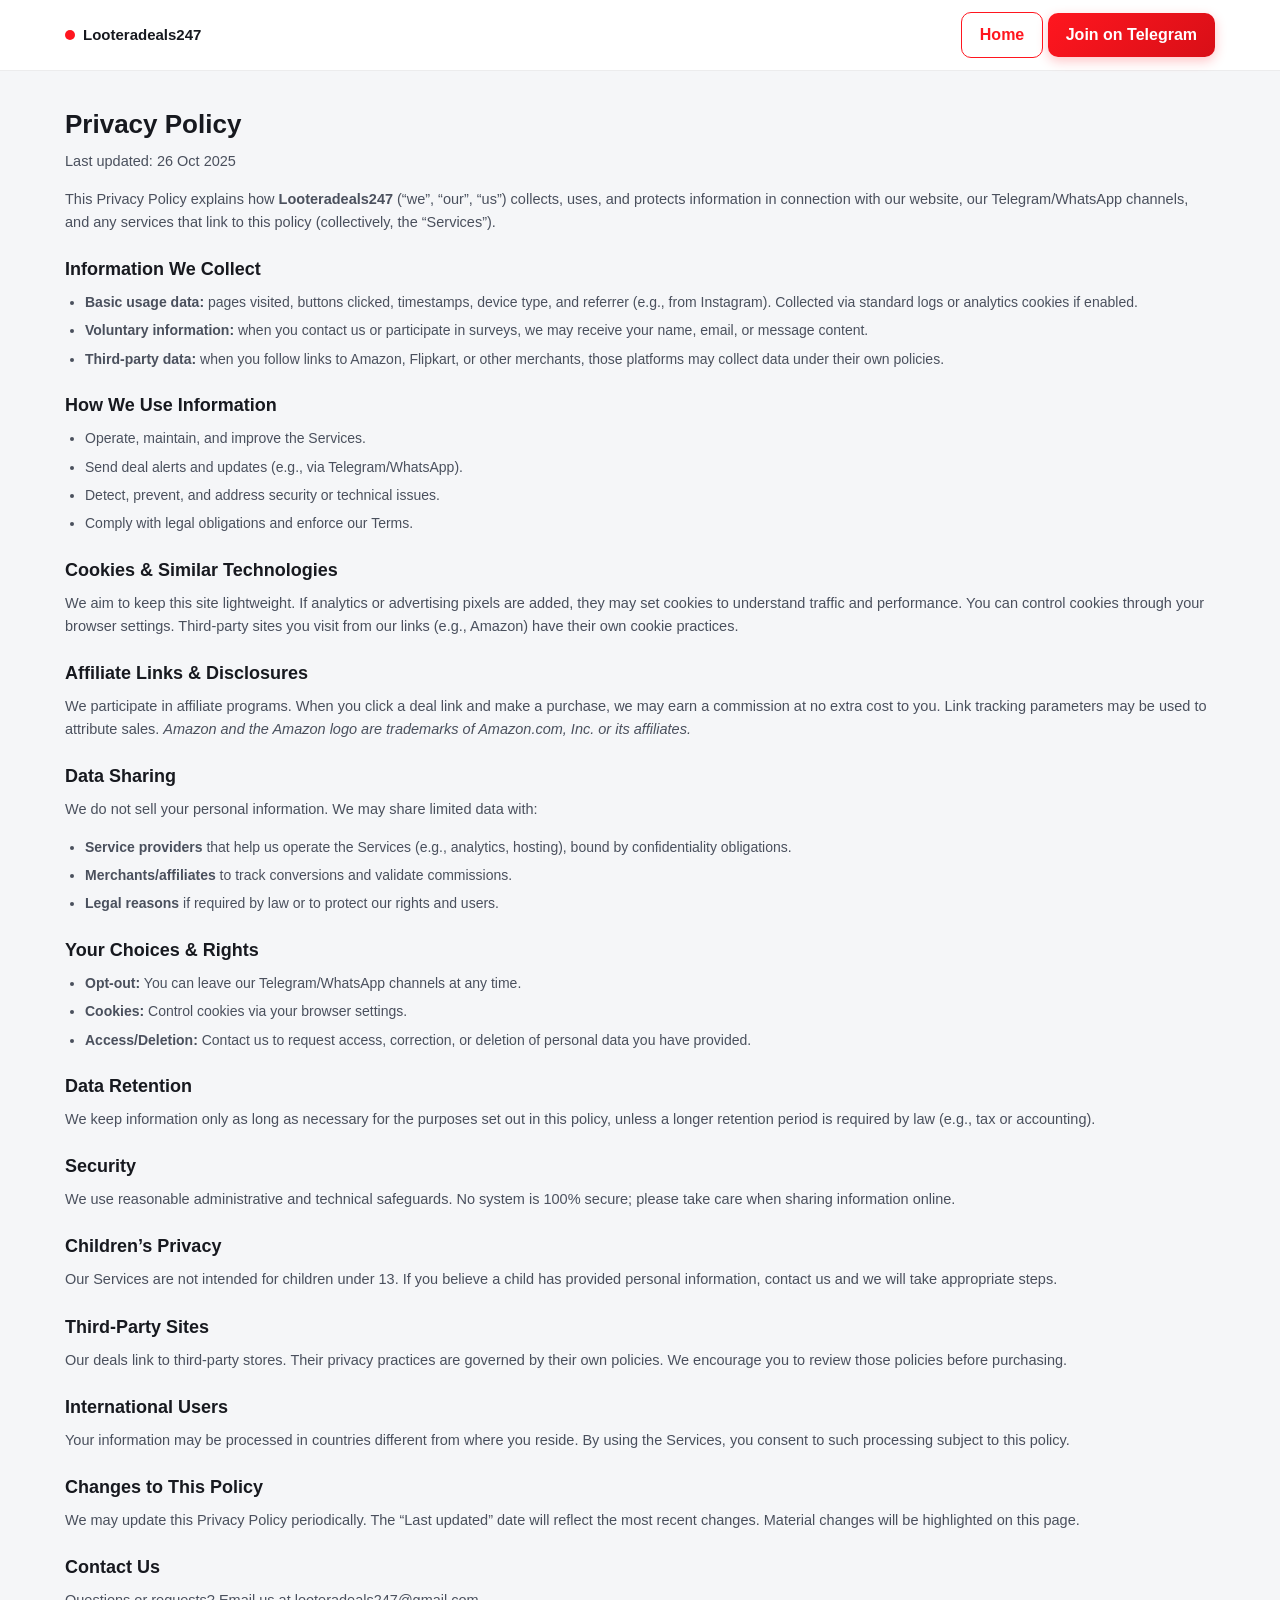
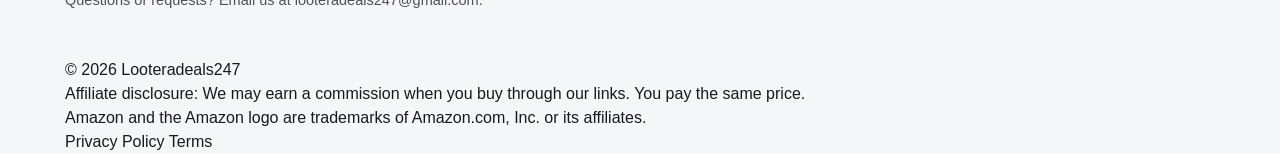
==== privacy.html @ d746648d "Polish Loot Deals UI, update offer images, and add offers 11-18" ====
<!doctype html>
<html lang="en">
<head>
  <meta charset="utf-8">
  <meta name="viewport" content="width=device-width, initial-scale=1">
  <title>Privacy Policy • Looteradeals247</title>
  <meta name="description" content="Privacy Policy for Looteradeals247. Learn what we collect, how we use it, and your choices.">
  <link rel="icon" href="assets/favicon.svg" type="image/svg+xml">
  <link rel="preconnect" href="https://fonts.googleapis.com">
  <link rel="preconnect" href="https://fonts.gstatic.com" crossorigin>
  <link href="https://fonts.googleapis.com/css2?family=Inter:wght@400;600;700;800&display=swap" rel="stylesheet">
  <link rel="stylesheet" href="styles.css">
</head>
<body>
  <!-- Topbar -->
  <header class="topbar">
    <div class="wrap">
      <div class="brand">
        <span class="logo-dot"></span>
        <a class="brand-name" href="index.html">Looteradeals247</a>
      </div>
      <div>
        <a class="btn ghost" href="index.html">Home</a>
        <a class="btn primary cta" href="https://telegram.dog/looteradeals247" target="_blank" rel="noopener">Join on Telegram</a>
      </div>
    </div>
  </header>

  <main class="wrap" style="padding:1.4rem 0 2rem">
    <h1>Privacy Policy</h1>
    <p class="micro">Last updated: 26 Oct 2025</p>

    <p>
      This Privacy Policy explains how <strong>Looteradeals247</strong> (“we”, “our”, “us”) collects,
      uses, and protects information in connection with our website, our Telegram/WhatsApp channels,
      and any services that link to this policy (collectively, the “Services”).
    </p>

    <h2>Information We Collect</h2>
    <ul>
      <li><strong>Basic usage data:</strong> pages visited, buttons clicked, timestamps, device type, and referrer (e.g., from Instagram). Collected via standard logs or analytics cookies if enabled.</li>
      <li><strong>Voluntary information:</strong> when you contact us or participate in surveys, we may receive your name, email, or message content.</li>
      <li><strong>Third-party data:</strong> when you follow links to Amazon, Flipkart, or other merchants, those platforms may collect data under their own policies.</li>
    </ul>

    <h2>How We Use Information</h2>
    <ul>
      <li>Operate, maintain, and improve the Services.</li>
      <li>Send deal alerts and updates (e.g., via Telegram/WhatsApp).</li>
      <li>Detect, prevent, and address security or technical issues.</li>
      <li>Comply with legal obligations and enforce our Terms.</li>
    </ul>

    <h2>Cookies & Similar Technologies</h2>
    <p>
      We aim to keep this site lightweight. If analytics or advertising pixels are added,
      they may set cookies to understand traffic and performance. You can control cookies
      through your browser settings. Third-party sites you visit from our links (e.g., Amazon)
      have their own cookie practices.
    </p>

    <h2>Affiliate Links & Disclosures</h2>
    <p>
      We participate in affiliate programs. When you click a deal link and make a purchase,
      we may earn a commission at no extra cost to you. Link tracking parameters may be used
      to attribute sales. <em>Amazon and the Amazon logo are trademarks of Amazon.com, Inc. or its affiliates.</em>
    </p>

    <h2>Data Sharing</h2>
    <p>
      We do not sell your personal information. We may share limited data with:
    </p>
    <ul>
      <li><strong>Service providers</strong> that help us operate the Services (e.g., analytics, hosting), bound by confidentiality obligations.</li>
      <li><strong>Merchants/affiliates</strong> to track conversions and validate commissions.</li>
      <li><strong>Legal reasons</strong> if required by law or to protect our rights and users.</li>
    </ul>

    <h2>Your Choices & Rights</h2>
    <ul>
      <li><strong>Opt-out:</strong> You can leave our Telegram/WhatsApp channels at any time.</li>
      <li><strong>Cookies:</strong> Control cookies via your browser settings.</li>
      <li><strong>Access/Deletion:</strong> Contact us to request access, correction, or deletion of personal data you have provided.</li>
    </ul>

    <h2>Data Retention</h2>
    <p>
      We keep information only as long as necessary for the purposes set out in this policy,
      unless a longer retention period is required by law (e.g., tax or accounting).
    </p>

    <h2>Security</h2>
    <p>
      We use reasonable administrative and technical safeguards. No system is 100% secure; please
      take care when sharing information online.
    </p>

    <h2>Children’s Privacy</h2>
    <p>
      Our Services are not intended for children under 13. If you believe a child has provided
      personal information, contact us and we will take appropriate steps.
    </p>

    <h2>Third-Party Sites</h2>
    <p>
      Our deals link to third-party stores. Their privacy practices are governed by their own policies.
      We encourage you to review those policies before purchasing.
    </p>

    <h2>International Users</h2>
    <p>
      Your information may be processed in countries different from where you reside. By using the
      Services, you consent to such processing subject to this policy.
    </p>

    <h2>Changes to This Policy</h2>
    <p>
      We may update this Privacy Policy periodically. The “Last updated” date will reflect the most
      recent changes. Material changes will be highlighted on this page.
    </p>

    <h2>Contact Us</h2>
    <p>
      Questions or requests? Email us at <a href="mailto:looteradeals247@gmail.com">looteradeals247@gmail.com</a>.
    </p>
  </main>

  <footer class="footer">
    <div class="wrap">
      <p>© <span id="year"></span> Looteradeals247 • <a href="https://telegram.dog/looteradeals247" target="_blank" rel="noopener">Join on Telegram</a></p>
      <p class="disclosure">Affiliate disclosure: We may earn a commission when you buy through our links. You pay the same price.</p>
      <p class="trademark">Amazon and the Amazon logo are trademarks of Amazon.com, Inc. or its affiliates.</p>
      <nav class="footer-nav">
        <a href="privacy.html" aria-label="Privacy Policy">Privacy Policy</a>
        <a href="terms.html" aria-label="Terms of Use">Terms</a>
      </nav>
    </div>
  </footer>
  <script src="main.js"></script>
</body>
</html>
---- styles.css ----
/* ==========================================================================
   LOOT DEALS — PREMIUM MODERN DESIGN SYSTEM (PHASE 2 FINAL POLISH)
   Subtle-Glassmorphism, High-End Card Surfaces & Refined Visual Hierarchy
   ========================================================================== */

:root {
  /* Brand Palette */
  --brand-red: #FF161F;
  --brand-red-light: #FF3B45;
  --brand-red-dark: #D80F17;
  --brand-red-tint: rgba(255, 22, 31, 0.08);

  /* Deal Accent */
  --deal-yellow: #FFCA05;
  --deal-yellow-light: #FFE066;
  --deal-yellow-bg: #FFF9E6;
  --deal-yellow-border: rgba(255, 202, 5, 0.4);

  /* Backgrounds & Surfaces */
  --page-background: #F5F6F8;
  --card-background: #FFFFFF;
  --surface-alt: #F9FAFB;

  /* Typography */
  --text-primary: #17191F;
  --text-secondary: #656B75;
  --text-muted: #8E95A2;
  --text-inverse: #FFFFFF;

  /* Borders & Dividers */
  --border-subtle: rgba(20, 24, 35, 0.08);
  --border-hover: rgba(255, 22, 31, 0.22);
  --border-glass: rgba(255, 255, 255, 0.65);

  /* Glassmorphism Tokens */
  --glass-background: rgba(255, 255, 255, 0.84);
  --glass-blur: 16px;

  /* Shadows */
  --shadow-card: 0 4px 16px rgba(15, 23, 42, 0.05), 0 1px 3px rgba(15, 23, 42, 0.04);
  --shadow-card-hover: 0 12px 28px -4px rgba(224, 12, 21, 0.09), 0 6px 16px -2px rgba(15, 23, 42, 0.06);
  --shadow-btn: 0 4px 14px rgba(255, 22, 31, 0.25), 0 1px 2px rgba(0, 0, 0, 0.08);
  --shadow-sticky: 0 -4px 20px rgba(15, 23, 42, 0.07);

  /* Radii */
  --radius-sm: 6px;
  --radius-md: 10px;
  --radius-card: 16px;
  --radius-btn: 12px;
  --radius-pill: 9999px;

  /* Transitions */
  --transition-fast: 0.15s ease;
  --transition-smooth: 0.22s cubic-bezier(0.16, 1, 0.3, 1);
}

/* ===== RESET & GLOBAL FOUNDATION ===== */
*, *::before, *::after {
  box-sizing: border-box;
  margin: 0;
  padding: 0;
}

html {
  -webkit-text-size-adjust: 100%;
  scroll-behavior: smooth;
  overflow-x: hidden;
}

body {
  font-family: 'Poppins', -apple-system, BlinkMacSystemFont, 'Segoe UI', Roboto, sans-serif;
  background-color: var(--page-background);
  color: var(--text-primary);
  line-height: 1.5;
  -webkit-font-smoothing: antialiased;
  -moz-osx-font-smoothing: grayscale;
  min-height: 100vh;
  display: flex;
  flex-direction: column;
  overflow-x: hidden;
}

a {
  text-decoration: none;
  color: inherit;
  transition: color var(--transition-fast);
}

a:focus-visible, button:focus-visible {
  outline: 2px solid var(--brand-red);
  outline-offset: 3px;
}

img {
  max-width: 100%;
  display: block;
}

/* ==========================================================================
   HOMEPAGE COMPONENTS (index.html)
   ========================================================================== */

/* ===== HERO & BRAND HEADER ===== */
.hero {
  padding: 24px 16px 22px;
  text-align: center;
  background: 
    radial-gradient(circle at 50% 0%, rgba(255, 255, 255, 0.18) 0%, transparent 70%),
    linear-gradient(145deg, var(--brand-red) 0%, var(--brand-red-dark) 65%, #C70A12 100%);
  color: var(--text-inverse);
  position: relative;
  overflow: hidden;
  box-shadow: 0 4px 20px rgba(216, 15, 23, 0.2);
}

.hero h1 {
  font-size: 22px;
  font-weight: 700;
  margin: 0 0 6px;
  letter-spacing: -0.015em;
  text-shadow: 0 1px 3px rgba(0, 0, 0, 0.15);
  word-break: break-word;
}

.hero p {
  font-size: 13.5px;
  margin: 0 0 15px;
  opacity: 0.95;
  font-weight: 400;
  letter-spacing: 0.01em;
}

/* Hero Telegram CTA button */
.hero .btn {
  display: inline-flex;
  align-items: center;
  justify-content: center;
  gap: 8px;
  width: 90%;
  max-width: 380px;
  padding: 13px 20px;
  background: #FFFFFF;
  color: var(--brand-red);
  font-weight: 700;
  font-size: 15.5px;
  letter-spacing: -0.01em;
  border-radius: var(--radius-btn);
  text-decoration: none;
  box-shadow: 0 4px 14px rgba(0, 0, 0, 0.12), 0 1px 3px rgba(0, 0, 0, 0.06);
  border: 1px solid rgba(255, 255, 255, 0.85);
  transition: all var(--transition-smooth);
}

.hero .btn:hover {
  transform: translateY(-1.5px);
  background: #FAFAFA;
  box-shadow: 0 6px 20px rgba(0, 0, 0, 0.16);
}

.hero .btn:active {
  transform: translateY(0.5px);
  box-shadow: 0 2px 8px rgba(0, 0, 0, 0.1);
}

.hero .btn:focus-visible {
  outline: 2px solid #FFFFFF;
  outline-offset: 3px;
}

/* ===== COUNTDOWN BANNER ===== */
.timer {
  background: var(--deal-yellow-bg);
  border-top: 1px solid var(--deal-yellow-border);
  border-bottom: 1px solid var(--deal-yellow-border);
  color: #7A5B00;
  text-align: center;
  padding: 10px 14px;
  font-size: 13.5px;
  font-weight: 600;
  letter-spacing: 0.01em;
  display: flex;
  align-items: center;
  justify-content: center;
  gap: 6px;
  box-shadow: inset 0 1px 0 rgba(255, 255, 255, 0.8);
}

#countdown {
  background: var(--deal-yellow);
  color: var(--text-primary);
  padding: 2px 8px;
  border-radius: 6px;
  font-weight: 700;
  font-size: 14px;
  font-variant-numeric: tabular-nums;
  box-shadow: 0 1px 3px rgba(0, 0, 0, 0.08);
  display: inline-block;
  min-width: 22px;
  text-align: center;
}

/* ===== REAL LOOT DEALS SECTION ===== */
.deal-section {
  padding: 20px 12px 28px;
  width: 100%;
  max-width: 600px;
  margin: 0 auto;
  box-sizing: border-box;
}

.deal-title {
  text-align: center;
  font-size: 19px;
  font-weight: 700;
  color: var(--text-primary);
  margin: 4px 0 16px;
  letter-spacing: -0.01em;
  display: flex;
  align-items: center;
  justify-content: center;
  gap: 8px;
}

/* ===== OFFER CARDS GRID ===== */
.grid {
  display: grid;
  grid-template-columns: repeat(2, minmax(0, 1fr));
  gap: 11px;
}

/* Offer Card */
.card {
  background: var(--card-background);
  border-radius: var(--radius-card);
  border: 1px solid var(--border-subtle);
  overflow: hidden;
  position: relative;
  box-shadow: var(--shadow-card);
  min-width: 0;
  transition: transform var(--transition-smooth), box-shadow var(--transition-smooth), border-color var(--transition-smooth);
}

@media (hover: hover) {
  .card:hover {
    transform: translateY(-3px);
    box-shadow: var(--shadow-card-hover);
    border-color: var(--border-hover);
  }
}

.card img {
  width: 100%;
  height: 152px;
  object-fit: contain;
  background: #FFFFFF;
  display: block;
  padding: 6px;
  box-sizing: border-box;
  transition: transform var(--transition-smooth);
}

@media (hover: hover) {
  .card:hover img {
    transform: scale(1.02);
  }
}

/* Offer Badges (90% OFF, 🔥 HOT, etc.) */
.tag {
  position: absolute;
  top: 8px;
  left: 8px;
  background: linear-gradient(135deg, var(--brand-red) 0%, var(--brand-red-dark) 100%);
  color: #FFFFFF;
  font-size: 10.5px;
  font-weight: 700;
  letter-spacing: 0.02em;
  padding: 3.5px 8px;
  border-radius: var(--radius-sm);
  box-shadow: 0 2px 6px rgba(255, 22, 31, 0.32);
  border: 1px solid rgba(255, 255, 255, 0.25);
  z-index: 2;
  display: inline-flex;
  align-items: center;
  justify-content: center;
}

/* ===== SOCIAL PROOF SECTION ===== */
.social {
  text-align: center;
  padding: 24px 16px 110px;
  background: linear-gradient(160deg, #181C26 0%, #10131A 100%);
  color: #FFFFFF;
  border-top: 1px solid rgba(255, 255, 255, 0.08);
  position: relative;
  margin-top: auto;
}

.social h2 {
  font-size: 18px;
  font-weight: 700;
  margin: 0 0 6px;
  letter-spacing: -0.01em;
}

.social p {
  font-size: 13px;
  margin: 0;
  color: #9CA3B5;
  font-weight: 400;
}

/* ===== STICKY BOTTOM CTA ===== */
.sticky-btn {
  position: fixed;
  bottom: 0;
  left: 0;
  right: 0;
  width: 100%;
  background: #FFFFFF; /* Fallback for browsers without backdrop-filter */
  border-top: 1px solid rgba(20, 24, 35, 0.08);
  padding: 10px 16px calc(10px + env(safe-area-inset-bottom, 0px));
  box-shadow: var(--shadow-sticky);
  box-sizing: border-box;
  z-index: 999;
  display: flex;
  justify-content: center;
}

@supports (backdrop-filter: blur(1px)) or (-webkit-backdrop-filter: blur(1px)) {
  .sticky-btn {
    background: var(--glass-background);
    backdrop-filter: blur(var(--glass-blur));
    -webkit-backdrop-filter: blur(var(--glass-blur));
    border-top: 1px solid var(--border-glass);
  }
}

.sticky-btn a {
  display: block;
  width: 100%;
  max-width: 480px;
  background: linear-gradient(145deg, var(--brand-red) 0%, var(--brand-red-dark) 100%);
  color: #FFFFFF;
  text-align: center;
  padding: 14px 20px;
  border-radius: var(--radius-btn);
  text-decoration: none;
  font-weight: 700;
  font-size: 16px;
  letter-spacing: -0.01em;
  box-shadow: 0 4px 14px rgba(255, 22, 31, 0.35), 0 1px 2px rgba(0, 0, 0, 0.1);
  transition: all var(--transition-smooth);
  border: 1px solid rgba(255, 255, 255, 0.22);
}

.sticky-btn a:hover {
  transform: translateY(-1.5px);
  box-shadow: 0 6px 20px rgba(255, 22, 31, 0.45);
  background: linear-gradient(145deg, var(--brand-red-light) 0%, var(--brand-red) 100%);
}

.sticky-btn a:active {
  transform: translateY(0.5px);
  box-shadow: 0 2px 8px rgba(255, 22, 31, 0.3);
}

.sticky-btn a:focus-visible {
  outline: 2px solid var(--brand-red);
  outline-offset: 3px;
}

/* ===== TOAST NOTIFICATION ===== */
.notification {
  position: fixed;
  bottom: 84px;
  left: 14px;
  background: #FFFFFF; /* Fallback */
  border: 1px solid rgba(20, 24, 35, 0.1);
  padding: 9px 14px;
  border-radius: 12px;
  box-shadow: 0 8px 24px rgba(15, 23, 42, 0.12), 0 2px 6px rgba(15, 23, 42, 0.06);
  font-size: 12.5px;
  font-weight: 600;
  color: var(--text-primary);
  z-index: 1000;
  display: none;
}

@supports (backdrop-filter: blur(1px)) or (-webkit-backdrop-filter: blur(1px)) {
  .notification {
    background: rgba(255, 255, 255, 0.94);
    backdrop-filter: blur(14px);
    -webkit-backdrop-filter: blur(14px);
    border: 1px solid rgba(255, 255, 255, 0.85);
  }
}

/* ===== RESPONSIVE BREAKPOINTS ===== */

/* Tablet (e.g. 768px - 1023px) */
@media (min-width: 768px) {
  .deal-section {
    max-width: 820px;
    padding: 26px 18px 36px;
  }
  .grid {
    grid-template-columns: repeat(3, minmax(0, 1fr));
    gap: 15px;
  }
  .card img {
    height: 165px;
  }
  .hero h1 {
    font-size: 25px;
  }
}

/* Desktop (1024px and wider) */
@media (min-width: 1024px) {
  .deal-section {
    max-width: 980px;
    padding: 30px 22px 42px;
  }
  .grid {
    grid-template-columns: repeat(4, minmax(0, 1fr));
    gap: 16px;
  }
  .card img {
    height: 160px;
  }
}

/* Small mobile (e.g. 360px - 380px) */
@media (max-width: 380px) {
  .hero {
    padding: 20px 12px 18px;
  }
  .hero h1 {
    font-size: 19px;
  }
  .hero p {
    font-size: 13px;
    margin-bottom: 12px;
  }
  .timer {
    font-size: 13px;
    padding: 8px 10px;
  }
  .deal-section {
    padding: 16px 9px 22px;
  }
  .grid {
    gap: 8px;
  }
  .card img {
    height: 140px;
    padding: 4px;
  }
  .tag {
    font-size: 9.5px;
    padding: 3px 6px;
    top: 6px;
    left: 6px;
  }
  .sticky-btn a {
    padding: 12px 16px;
    font-size: 15px;
  }
}

/* Accessibility: Reduced Motion */
@media (prefers-reduced-motion: reduce) {
  *, *::before, *::after {
    animation-duration: 0.01ms !important;
    animation-iteration-count: 1 !important;
    transition-duration: 0.01ms !important;
    scroll-behavior: auto !important;
  }
}

/* ==========================================================================
   SUPPORT FOR LEGAL PAGES (terms.html, privacy.html)
   ========================================================================== */
.wrap {
  width: 92%;
  max-width: 1150px;
  margin: auto;
}

.center {
  text-align: center;
}

.topbar {
  background: #FFFFFF;
  border-bottom: 1px solid var(--border-subtle);
  position: sticky;
  top: 0;
  z-index: 100;
}

.topbar .wrap {
  display: flex;
  justify-content: space-between;
  align-items: center;
  padding: 12px 0;
}

.brand {
  display: flex;
  align-items: center;
  gap: 8px;
}

.logo-dot {
  width: 10px;
  height: 10px;
  background: var(--brand-red);
  border-radius: 50%;
}

.brand-name {
  font-weight: 700;
  font-size: 15px;
}

.btn.primary {
  background: linear-gradient(135deg, var(--brand-red), var(--brand-red-dark));
  color: #FFFFFF;
  box-shadow: 0 4px 12px rgba(255, 22, 31, 0.25);
  border-radius: 10px;
  padding: 10px 18px;
  font-weight: 600;
  cursor: pointer;
  display: inline-block;
}

.btn.primary:hover {
  transform: translateY(-1px);
}

.btn.ghost {
  border: 1px solid var(--brand-red);
  color: var(--brand-red);
  border-radius: 10px;
  padding: 10px 18px;
  font-weight: 600;
  cursor: pointer;
  display: inline-block;
}

.btn.ghost:hover {
  background: var(--brand-red);
  color: #FFFFFF;
}

.micro {
  font-size: 12px;
  color: var(--text-muted);
  margin-bottom: 16px;
}

/* Legal Pages Content Formatting */
main.wrap h1 {
  font-size: 26px;
  font-weight: 700;
  margin: 12px 0 6px;
  color: var(--text-primary);
}

main.wrap h2 {
  font-size: 18px;
  font-weight: 700;
  margin: 22px 0 8px;
  color: var(--text-primary);
}

main.wrap p {
  font-size: 14.5px;
  line-height: 1.6;
  color: #4A505D;
  margin-bottom: 14px;
}

main.wrap ul {
  margin: 8px 0 16px 20px;
  color: #4A505D;
  font-size: 14px;
  line-height: 1.6;
}

main.wrap li {
  margin-bottom: 6px;
}
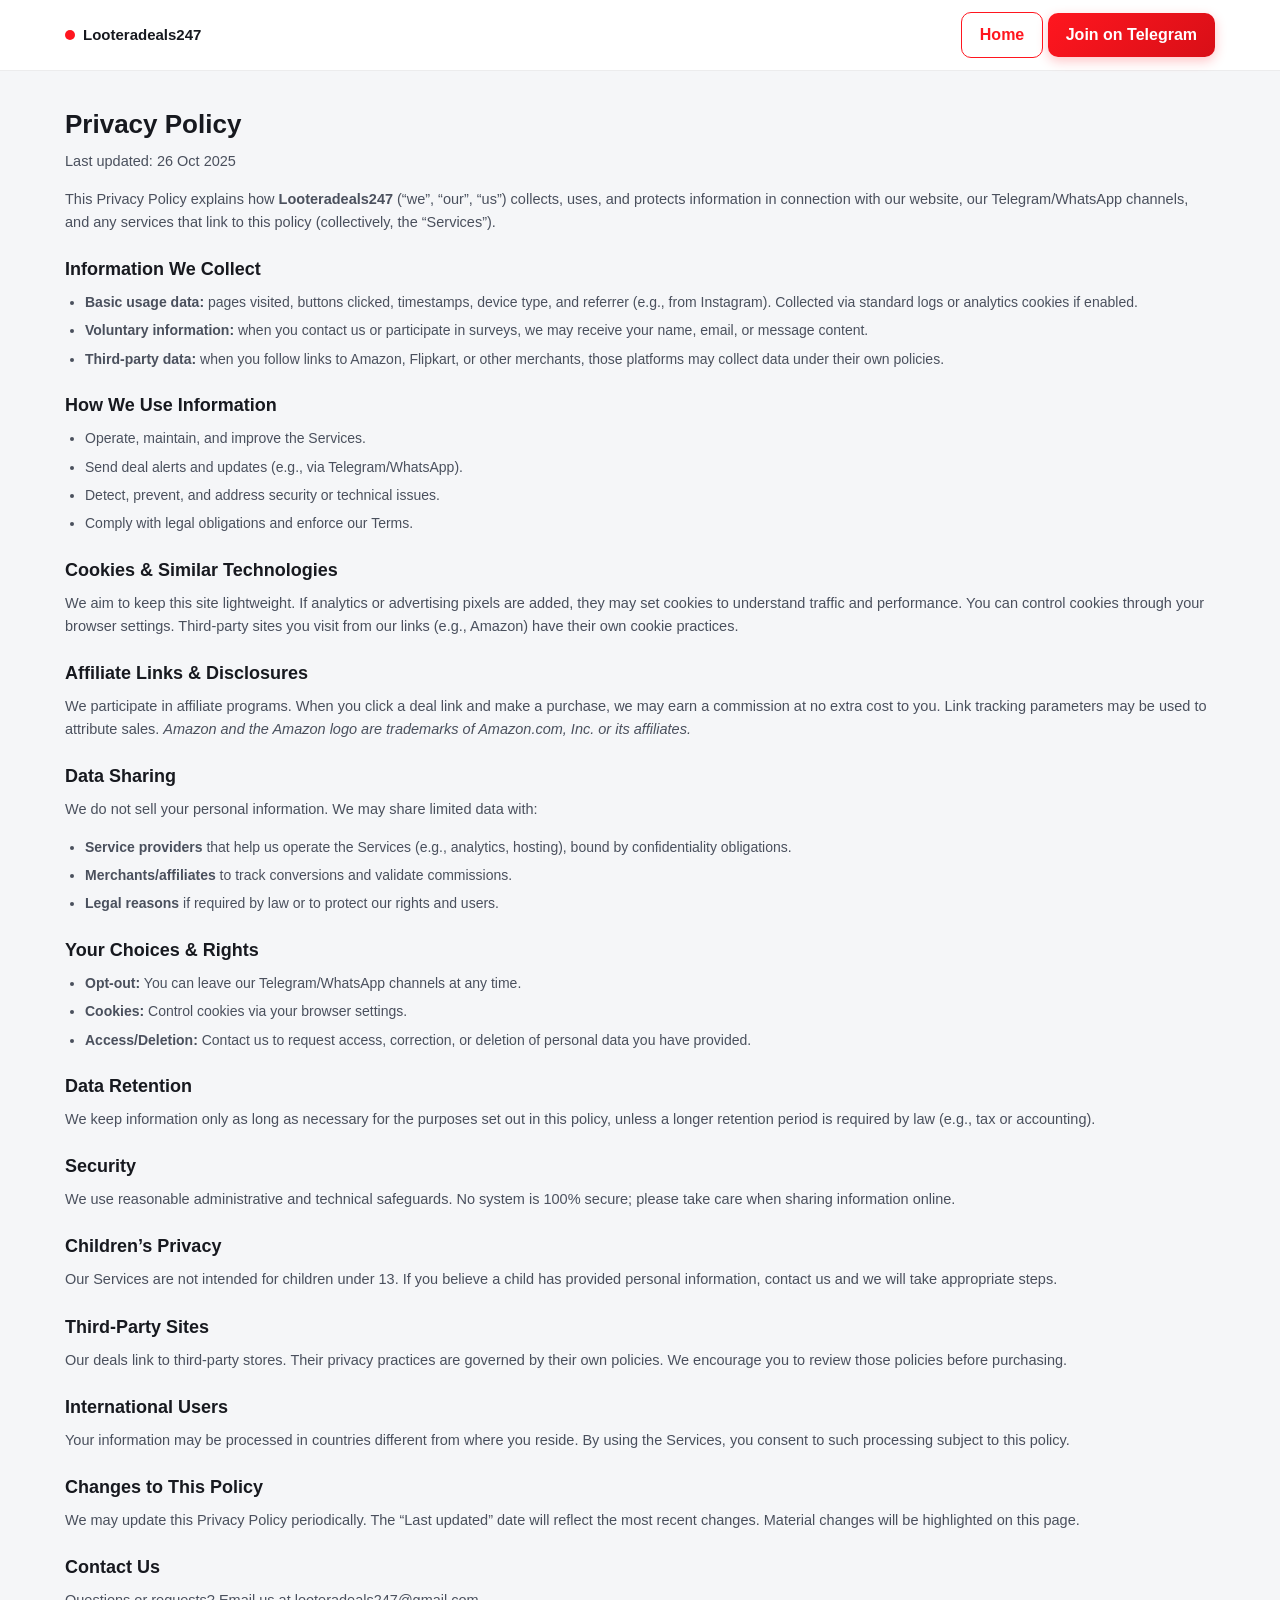
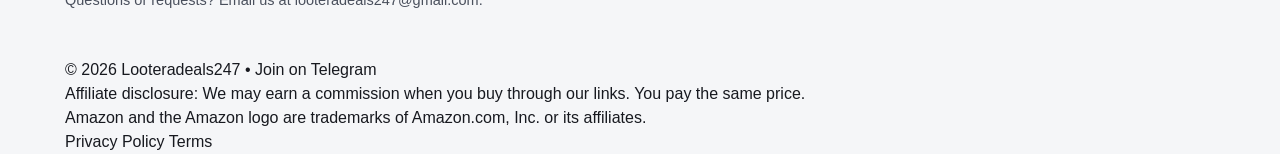
==== commit e74a2a86: "Update Meta Pixel ID to 1784673895916239 and update Telegram invite links" ====
--- a/privacy.html
+++ b/privacy.html
@@ -9,6 +9,26 @@
   <link rel="preconnect" href="https://fonts.googleapis.com">
   <link rel="preconnect" href="https://fonts.gstatic.com" crossorigin>
   <link href="https://fonts.googleapis.com/css2?family=Inter:wght@400;600;700;800&display=swap" rel="stylesheet">
+  <!-- Meta Pixel Code -->
+  <script>
+  !function(f,b,e,v,n,t,s)
+  {if(f.fbq)return;n=f.fbq=function(){n.callMethod?
+  n.callMethod.apply(n,arguments):n.queue.push(arguments)};
+  if(!f._fbq)f._fbq=n;n.push=n;n.loaded=!0;n.version='2.0';
+  n.queue=[];t=b.createElement(e);t.async=!0;
+  t.src=v;s=b.getElementsByTagName(e)[0];
+  s.parentNode.insertBefore(t,s)}(window, document,'script',
+  'https://connect.facebook.net/en_US/fbevents.js');
+  fbq('init', '1784673895916239');
+  fbq('track', 'PageView');
+  </script>
+  <noscript>
+  <img height="1" width="1" style="display:none"
+  src="https://www.facebook.com/tr?id=1784673895916239&ev=PageView&noscript=1"
+  alt=""/>
+  </noscript>
+  <!-- End Meta Pixel Code -->
+
   <link rel="stylesheet" href="styles.css">
 </head>
 <body>
@@ -21,7 +41,7 @@
       </div>
       <div>
         <a class="btn ghost" href="index.html">Home</a>
-        <a class="btn primary cta" href="https://telegram.dog/looteradeals247" target="_blank" rel="noopener">Join on Telegram</a>
+        <a class="btn primary cta" href="https://t.me/+rZI12aQIYr81Njhl" target="_blank" rel="noopener noreferrer">Join on Telegram</a>
       </div>
     </div>
   </header>
@@ -127,7 +147,7 @@
 
   <footer class="footer">
     <div class="wrap">
-      <p>© <span id="year"></span> Looteradeals247 • <a href="https://telegram.dog/looteradeals247" target="_blank" rel="noopener">Join on Telegram</a></p>
+      <p>© <span id="year"></span> Looteradeals247 • <a href="https://t.me/+rZI12aQIYr81Njhl" target="_blank" rel="noopener noreferrer">Join on Telegram</a></p>
       <p class="disclosure">Affiliate disclosure: We may earn a commission when you buy through our links. You pay the same price.</p>
       <p class="trademark">Amazon and the Amazon logo are trademarks of Amazon.com, Inc. or its affiliates.</p>
       <nav class="footer-nav">
